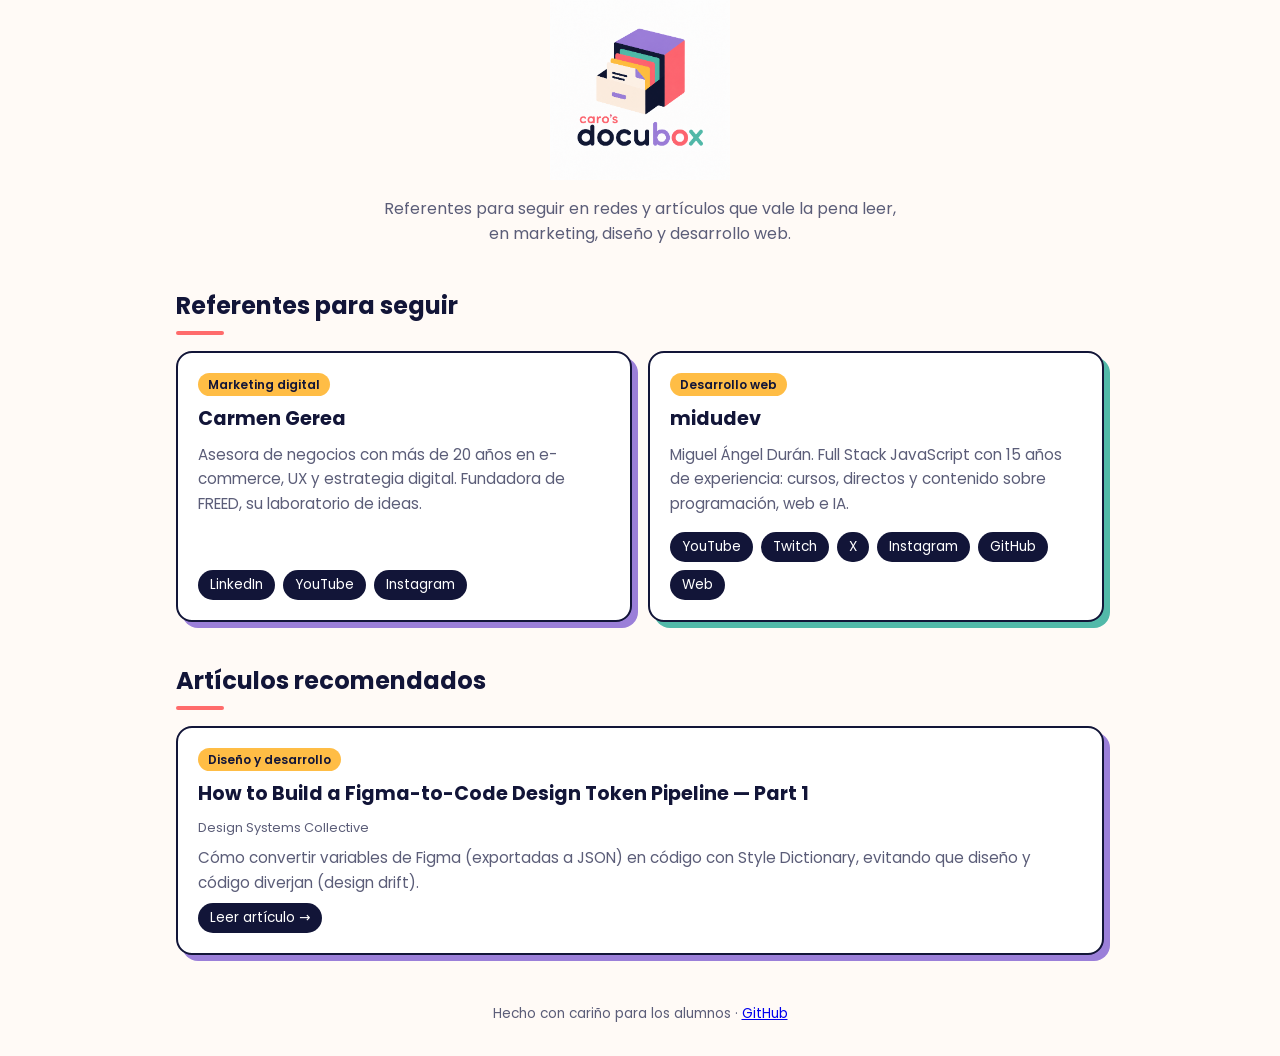
==== index.html @ 42caf727 "Sitio docubox: referentes y artículos recomendados Co-Authored-By: Claude Sonnet 5.5 <noreply@anthro" ====
<!doctype html>
<html lang="es">
<head>
  <meta charset="utf-8">
  <meta name="viewport" content="width=device-width, initial-scale=1">
  <title>Caro's Docubox · Referentes y lecturas</title>
  <meta name="description" content="Creadores de contenido para seguir y artículos recomendados sobre marketing y desarrollo web.">
  <link rel="icon" href="assets/logo.png">
  <link rel="preconnect" href="https://fonts.googleapis.com">
  <link href="https://fonts.googleapis.com/css2?family=Poppins:wght@400;600;700&display=swap" rel="stylesheet">
  <link rel="stylesheet" href="styles.css">
</head>
<body>
  <header class="contenedor">
    <img src="assets/logo.png" alt="Caro's Docubox">
    <p>Referentes para seguir en redes y artículos que vale la pena leer, en marketing, diseño y desarrollo web.</p>
  </header>

  <main class="contenedor">
    <section>
      <h2>Referentes para seguir</h2>
      <div class="grid" id="creadores"></div>
    </section>
    <section>
      <h2>Artículos recomendados</h2>
      <div class="grid" id="articulos"></div>
    </section>
  </main>

  <footer>Hecho con cariño para los alumnos · <a href="https://github.com/carocromatica/docubox">GitHub</a></footer>

  <script src="datos.js"></script>
  <script>
    const el = (tag, props = {}, ...hijos) => {
      const n = Object.assign(document.createElement(tag), props);
      n.append(...hijos);
      return n;
    };
    const enlace = (url, texto, clase = "") =>
      el("a", { href: url, textContent: texto, className: clase, target: "_blank", rel: "noopener noreferrer" });

    document.getElementById("creadores").append(
      ...CREADORES.map(c =>
        el("article", { className: "tarjeta" },
          el("span", { className: "etiqueta", textContent: c.area }),
          el("h3", { textContent: c.nombre }),
          el("p", { textContent: c.descripcion }),
          el("div", { className: "enlaces" }, ...c.enlaces.map(e => enlace(e.url, e.red)))
        )
      )
    );

    document.getElementById("articulos").append(
      ...ARTICULOS.map(a =>
        el("article", { className: "tarjeta" },
          el("span", { className: "etiqueta", textContent: a.area }),
          el("h3", { textContent: a.titulo }),
          el("span", { className: "fuente", textContent: a.fuente }),
          el("p", { textContent: a.descripcion }),
          enlace(a.url, "Leer artículo →", "leer")
        )
      )
    );
  </script>
</body>
</html>
---- styles.css ----
:root {
  --navy: #121538;
  --purple: #9b7fd9;
  --coral: #ff6b6b;
  --teal: #52b9a9;
  --yellow: #ffbd45;
  --cream: #fdeee2;
  --bg: #fffaf6;
  --card: #ffffff;
  --muted: #5b5d78;
}
* { box-sizing: border-box; }
body {
  margin: 0;
  font-family: "Poppins", system-ui, sans-serif;
  background: var(--bg);
  color: var(--navy);
  line-height: 1.6;
}
.contenedor { max-width: 960px; margin: 0 auto; padding: 0 16px; }
header { text-align: center; padding: 40px 0 24px; }
header img { width: 180px; height: auto; }
header p { color: var(--muted); max-width: 520px; margin: 8px auto 0; }
h2 { margin: 40px 0 16px; font-size: 1.5rem; }
h2::after { content: ""; display: block; width: 48px; height: 4px; background: var(--coral); border-radius: 2px; margin-top: 6px; }
.grid { display: grid; gap: 16px; grid-template-columns: repeat(auto-fit, minmax(280px, 1fr)); }
.tarjeta {
  background: var(--card);
  border: 2px solid var(--navy);
  border-radius: 16px;
  padding: 20px;
  box-shadow: 6px 6px 0 var(--purple);
  display: flex;
  flex-direction: column;
  gap: 8px;
}
.tarjeta:nth-child(2n) { box-shadow: 6px 6px 0 var(--teal); }
.tarjeta h3 { margin: 0; font-size: 1.2rem; }
.tarjeta p { margin: 0; color: var(--muted); font-size: .95rem; }
.etiqueta {
  align-self: flex-start;
  background: var(--yellow);
  color: var(--navy);
  font-size: .75rem;
  font-weight: 600;
  padding: 2px 10px;
  border-radius: 999px;
}
.enlaces { display: flex; flex-wrap: wrap; gap: 8px; margin-top: auto; padding-top: 8px; }
.enlaces a, .leer {
  text-decoration: none;
  background: var(--navy);
  color: #fff;
  font-size: .85rem;
  padding: 4px 12px;
  border-radius: 999px;
  transition: background .15s;
}
.enlaces a:hover, .leer:hover, a:focus-visible { background: var(--coral); }
.leer { align-self: flex-start; margin-top: auto; }
.fuente { font-size: .8rem; color: var(--muted); }
footer { text-align: center; color: var(--muted); font-size: .85rem; padding: 48px 0 32px; }
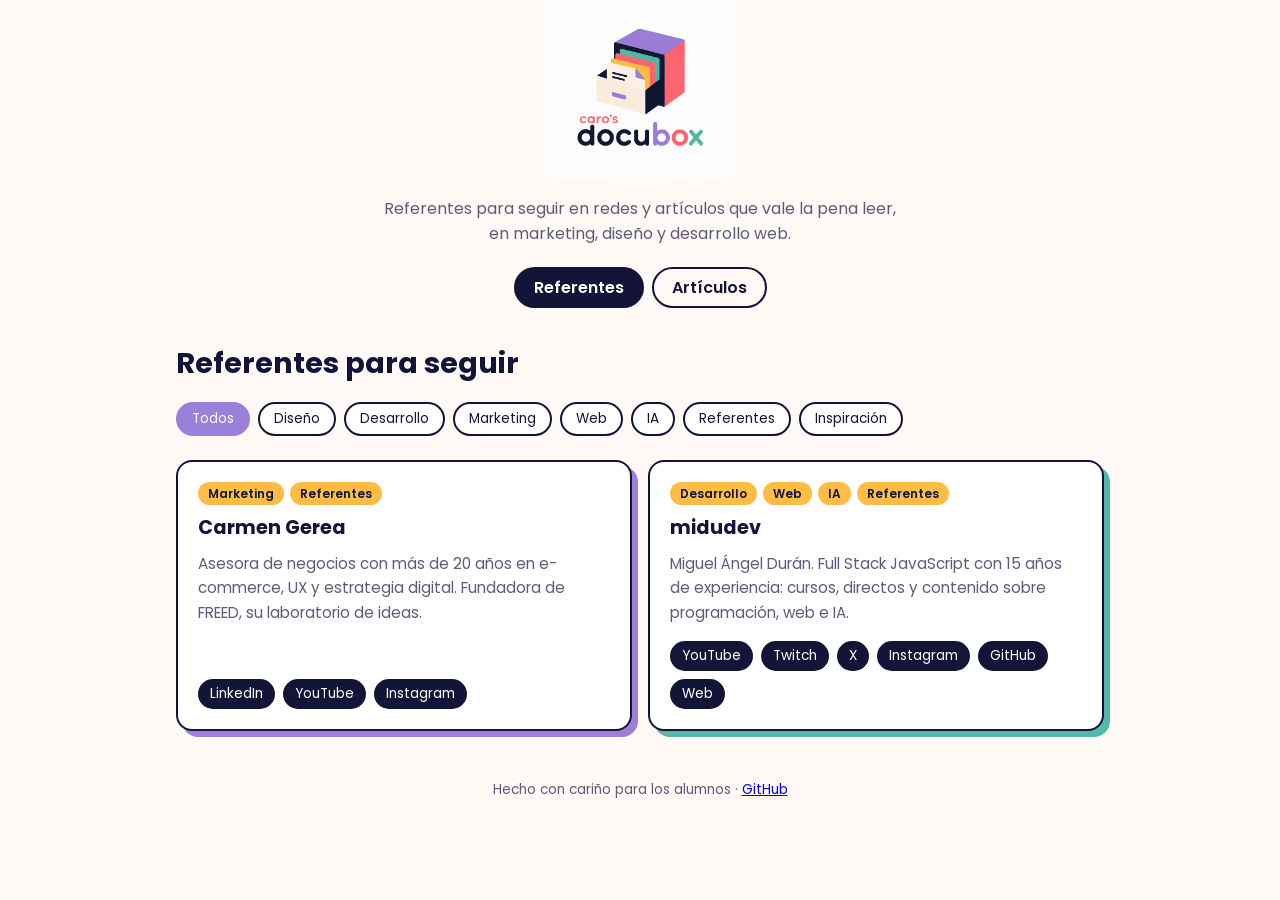
==== commit ed8ed187: "La portada muestra los referentes con filtros; referentes.html redirige Co-Authored-By: Claude Sonne" ====
--- a/index.html
+++ b/index.html
@@ -3,7 +3,7 @@
 <head>
   <meta charset="utf-8">
   <meta name="viewport" content="width=device-width, initial-scale=1">
-  <title>Caro's Docubox · Referentes y lecturas</title>
+  <title>Inicio · Caro's Docubox</title>
   <meta name="description" content="Creadores de contenido para seguir y artículos recomendados sobre marketing y desarrollo web.">
   <link rel="icon" href="assets/logo.png">
   <link rel="preconnect" href="https://fonts.googleapis.com">
@@ -12,55 +12,23 @@
 </head>
 <body>
   <header class="contenedor">
-    <img src="assets/logo.png" alt="Caro's Docubox">
+    <a href="index.html"><img src="assets/logo.png" alt="Caro's Docubox, ir al inicio"></a>
     <p>Referentes para seguir en redes y artículos que vale la pena leer, en marketing, diseño y desarrollo web.</p>
+    <nav aria-label="Principal">
+      <a href="index.html" aria-current="page">Referentes</a>
+      <a href="articulos.html">Artículos</a>
+    </nav>
   </header>
 
   <main class="contenedor">
-    <section>
-      <h2>Referentes para seguir</h2>
-      <div class="grid" id="creadores"></div>
-    </section>
-    <section>
-      <h2>Artículos recomendados</h2>
-      <div class="grid" id="articulos"></div>
-    </section>
+    <h1>Referentes para seguir</h1>
+    <div class="filtros" id="filtros" role="group" aria-label="Filtrar por categoría"></div>
+    <div class="grid" id="lista"></div>
   </main>
 
   <footer>Hecho con cariño para los alumnos · <a href="https://github.com/carocromatica/docubox">GitHub</a></footer>
-
   <script src="datos.js"></script>
-  <script>
-    const el = (tag, props = {}, ...hijos) => {
-      const n = Object.assign(document.createElement(tag), props);
-      n.append(...hijos);
-      return n;
-    };
-    const enlace = (url, texto, clase = "") =>
-      el("a", { href: url, textContent: texto, className: clase, target: "_blank", rel: "noopener noreferrer" });
-
-    document.getElementById("creadores").append(
-      ...CREADORES.map(c =>
-        el("article", { className: "tarjeta" },
-          el("span", { className: "etiqueta", textContent: c.area }),
-          el("h3", { textContent: c.nombre }),
-          el("p", { textContent: c.descripcion }),
-          el("div", { className: "enlaces" }, ...c.enlaces.map(e => enlace(e.url, e.red)))
-        )
-      )
-    );
-
-    document.getElementById("articulos").append(
-      ...ARTICULOS.map(a =>
-        el("article", { className: "tarjeta" },
-          el("span", { className: "etiqueta", textContent: a.area }),
-          el("h3", { textContent: a.titulo }),
-          el("span", { className: "fuente", textContent: a.fuente }),
-          el("p", { textContent: a.descripcion }),
-          enlace(a.url, "Leer artículo →", "leer")
-        )
-      )
-    );
-  </script>
+  <script src="app.js"></script>
+  <script>montarSeccion(CREADORES, tarjetaCreador);</script>
 </body>
 </html>
--- a/styles.css
+++ b/styles.css
@@ -60,3 +60,33 @@
 .leer { align-self: flex-start; margin-top: auto; }
 .fuente { font-size: .8rem; color: var(--muted); }
 footer { text-align: center; color: var(--muted); font-size: .85rem; padding: 48px 0 32px; }
+
+nav { display: flex; justify-content: center; gap: 8px; margin-top: 20px; }
+nav a {
+  text-decoration: none;
+  color: var(--navy);
+  font-weight: 600;
+  padding: 6px 18px;
+  border: 2px solid var(--navy);
+  border-radius: 999px;
+}
+nav a:hover, nav a:focus-visible { background: var(--yellow); }
+nav a[aria-current="page"] { background: var(--navy); color: #fff; }
+h1 { margin: 32px 0 16px; font-size: 1.8rem; }
+.filtros { display: flex; flex-wrap: wrap; gap: 8px; margin-bottom: 24px; }
+.filtros button {
+  font: inherit;
+  font-size: .85rem;
+  cursor: pointer;
+  background: #fff;
+  color: var(--navy);
+  border: 2px solid var(--navy);
+  border-radius: 999px;
+  padding: 4px 14px;
+}
+.filtros button:hover { background: var(--cream); }
+.filtros button[aria-pressed="true"] { background: var(--purple); color: #fff; border-color: var(--purple); }
+.etiquetas { display: flex; flex-wrap: wrap; gap: 6px; }
+.vacio { color: var(--muted); }
+.portada { text-decoration: none; color: inherit; }
+.portada:hover { transform: translate(-2px, -2px); }
